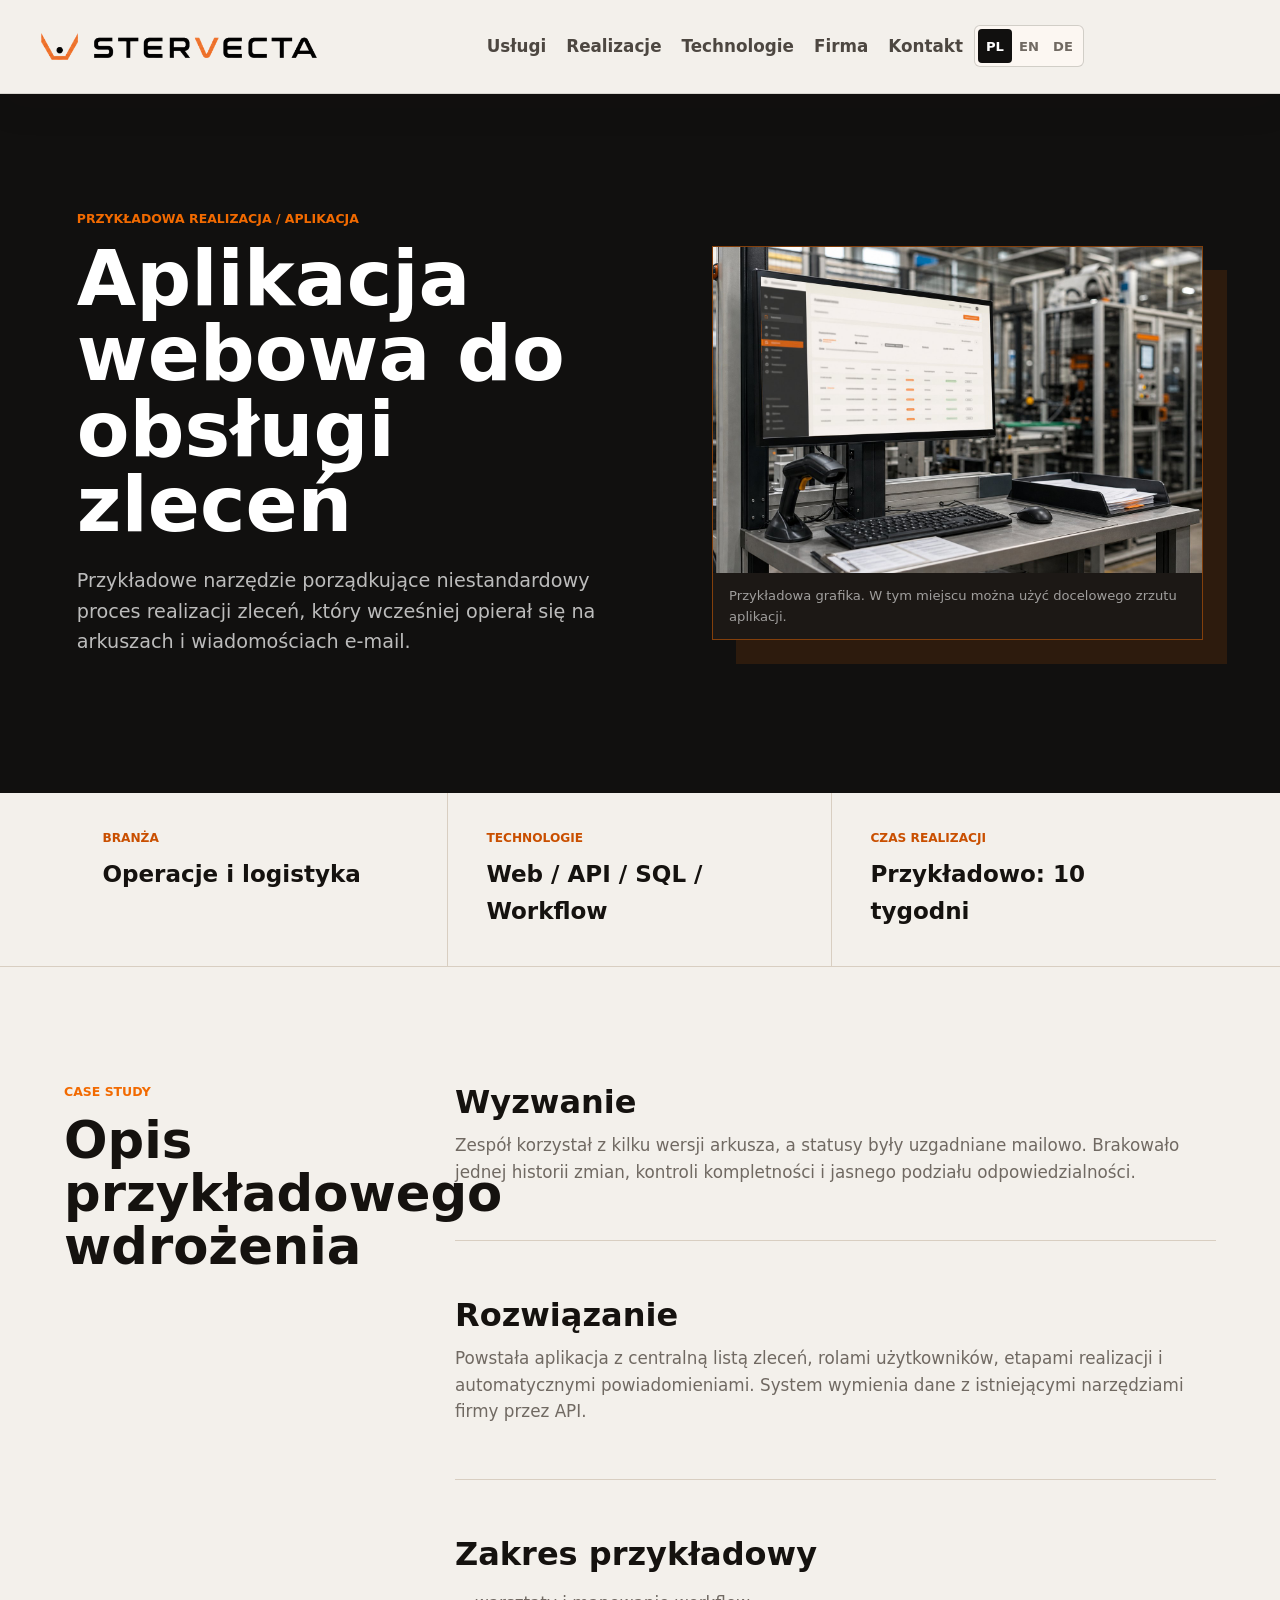
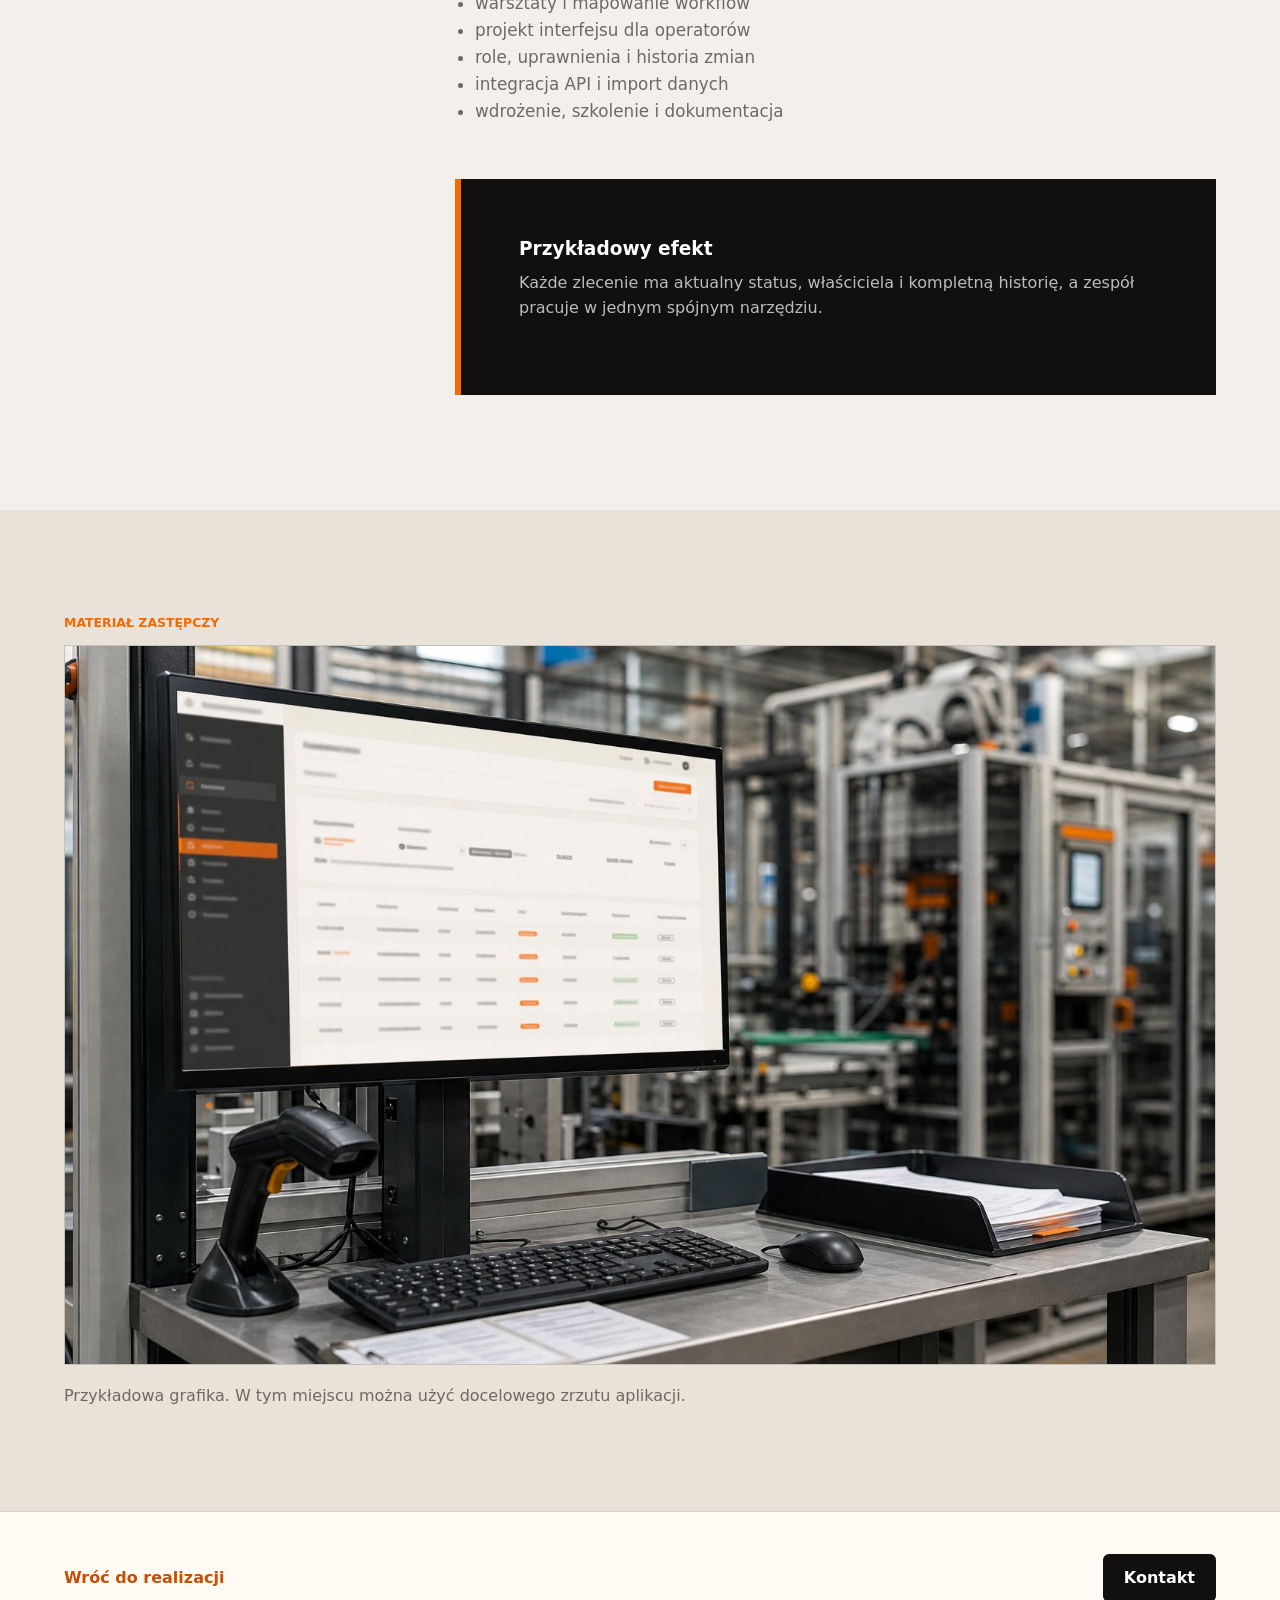
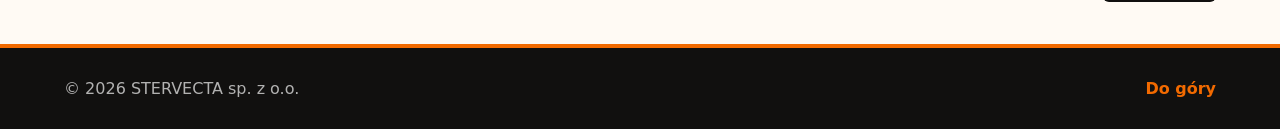
==== realizacje/aplikacja-obslugi-zlecen.html @ 2ddeb006 "Add sample project case study pages" ====
<!doctype html>
<html lang="pl">
  <head>
    <meta charset="utf-8">
    <meta name="viewport" content="width=device-width, initial-scale=1">
    <title>Aplikacja webowa do obsługi zleceń | STERVECTA</title>
    <meta name="description" content="Przykładowe narzędzie porządkujące niestandardowy proces realizacji zleceń, który wcześniej opierał się na arkuszach i wiadomościach e-mail.">
    <link rel="stylesheet" href="../styles.css?v=20260614-7">
    <link rel="stylesheet" href="realizacje.css?v=20260614-1">
  </head>
  <body class="project-page" data-project="orders">
    <header class="site-header">
      <a class="brand" href="../index.html" aria-label="STERVECTA">
        <img class="brand-logo" src="../assets/logo-stervecta.png?v=20260614-1" alt="STERVECTA">
      </a>
      <nav class="site-nav" id="site-nav" aria-label="Główne">
        <a href="../index.html#uslugi" data-common-text="navServices">Usługi</a>
        <a href="../index.html#realizacje" data-common-text="navProjects">Realizacje</a>
        <a href="../index.html#technologie" data-common-text="navTech">Technologie</a>
        <a href="../index.html#firma" data-common-text="navCompany">Firma</a>
        <a href="../index.html#kontakt" data-common-text="navContact">Kontakt</a>
        <div class="language-switcher" role="group" aria-label="Wybór języka">
          <button type="button" data-language="pl" aria-pressed="true">PL</button>
          <button type="button" data-language="en" aria-pressed="false">EN</button>
          <button type="button" data-language="de" aria-pressed="false">DE</button>
        </div>
      </nav>
      <div class="header-actions">
        <button class="menu-toggle" type="button" aria-expanded="false" aria-controls="site-nav" aria-label="Otwórz menu"><span></span><span></span><span></span></button>
      </div>
    </header>

    <main class="project-main" id="top">
      <section class="project-hero">
        <div>
          <p class="eyebrow" data-project-text="eyebrow">Przykładowa realizacja / Aplikacja</p>
          <h1 data-project-text="title">Aplikacja webowa do obsługi zleceń</h1>
          <p class="project-hero-copy" data-project-text="lead">Przykładowe narzędzie porządkujące niestandardowy proces realizacji zleceń, który wcześniej opierał się na arkuszach i wiadomościach e-mail.</p>
        </div>
        <figure class="project-hero-media">
          <img src="../assets/realizacje/aplikacja-obslugi-zlecen.jpg" alt="Przemysłowe stanowisko z aplikacją do obsługi zleceń">
          <figcaption data-project-text="imageNote">Przykładowa grafika do późniejszej wymiany.</figcaption>
        </figure>
      </section>

      <section class="project-summary" aria-label="Podsumowanie projektu">
        <div><span data-common-text="sectorLabel">Branża</span><strong data-project-text="sector">Operacje i logistyka</strong></div>
        <div><span data-common-text="scopeLabel">Technologie</span><strong data-project-text="scope">Web / API / SQL / Workflow</strong></div>
        <div><span data-common-text="durationLabel">Czas realizacji</span><strong data-project-text="duration">Przykładowo: 10 tygodni</strong></div>
      </section>

      <section class="project-story">
        <aside><p class="eyebrow">Case study</p><h2 data-common-text="detailsTitle">Opis przykładowego wdrożenia</h2></aside>
        <div>
          <article class="project-copy-block"><h3 data-project-text="challenge">Wyzwanie</h3><p data-project-text="challengeText">Zespół korzystał z kilku wersji arkusza, a statusy były uzgadniane mailowo. Brakowało jednej historii zmian, kontroli kompletności i jasnego podziału odpowiedzialności.</p></article>
          <article class="project-copy-block"><h3 data-project-text="solution">Rozwiązanie</h3><p data-project-text="solutionText">Powstała aplikacja z centralną listą zleceń, rolami użytkowników, etapami realizacji i automatycznymi powiadomieniami. System wymienia dane z istniejącymi narzędziami firmy przez API.</p></article>
          <article class="project-copy-block"><h3 data-project-text="elements">Zakres przykładowy</h3><ul data-project-list>
              <li>Warsztaty i mapowanie workflow</li>
              <li>Projekt interfejsu dla operatorów</li>
              <li>Role, uprawnienia i historia zmian</li>
              <li>Integracja API i import danych</li>
              <li>Wdrożenie, szkolenie i dokumentacja</li>
            </ul></article>
          <article class="project-result"><h3 data-project-text="result">Przykładowy efekt</h3><p data-project-text="resultText">Każde zlecenie ma aktualny status, właściciela i kompletną historię, a zespół pracuje w jednym spójnym narzędziu.</p></article>
        </div>
      </section>

      <section class="project-gallery">
        <p class="eyebrow" data-common-text="galleryTitle">Materiał zastępczy</p>
        <img src="../assets/realizacje/aplikacja-obslugi-zlecen.jpg" alt="Przemysłowe stanowisko z aplikacją do obsługi zleceń">
        <p class="project-gallery-note" data-project-text="imageNote">Przykładowa grafika do późniejszej wymiany.</p>
      </section>

      <section class="project-next">
        <a class="project-back" href="../index.html#realizacje" data-project-text="back">Wróć do realizacji</a>
        <a class="button primary dark" href="../index.html#kontakt" data-common-text="navContact">Kontakt</a>
      </section>
    </main>

    <footer class="site-footer"><span>&copy; 2026 STERVECTA sp. z o.o.</span><a href="#top" data-common-text="footerTop">Do góry</a></footer>
    <script src="realizacje.js?v=20260614-1"></script>
  </body>
</html>
---- styles.css ----
:root {
  --bg: #f3f0eb;
  --surface: #fffaf4;
  --surface-strong: #f8efe3;
  --ink: #15120f;
  --muted: #706962;
  --line: #d8cec1;
  --dark: #11100f;
  --dark-2: #1c1815;
  --dark-3: #2b241f;
  --accent: #f26a00;
  --accent-strong: #c94f00;
  --accent-soft: #fff0df;
  --steel: #34383c;
  --radius: 6px;
  font-family: Inter, ui-sans-serif, system-ui, -apple-system, BlinkMacSystemFont, "Segoe UI", sans-serif;
}

* {
  box-sizing: border-box;
}

html {
  scroll-behavior: smooth;
  scroll-padding-top: 124px;
}

section[id] {
  scroll-margin-top: 124px;
}

body {
  margin: 0;
  background:
    radial-gradient(circle at 16% 18%, rgba(242, 106, 0, 0.10) 0 2px, transparent 3px),
    radial-gradient(circle at 84% 34%, rgba(21, 18, 15, 0.11) 0 2px, transparent 3px),
    radial-gradient(circle at 72% 82%, rgba(242, 106, 0, 0.08) 0 2px, transparent 3px),
    linear-gradient(118deg, transparent 0 24%, rgba(21, 18, 15, 0.035) 24.08% 24.18%, transparent 24.28%),
    linear-gradient(32deg, transparent 0 70%, rgba(242, 106, 0, 0.05) 70.08% 70.18%, transparent 70.28%),
    var(--bg);
  color: var(--ink);
  line-height: 1.6;
}

a {
  color: inherit;
  text-decoration: none;
}

.site-header {
  position: sticky;
  top: 0;
  z-index: 10;
  display: flex;
  align-items: center;
  justify-content: space-between;
  gap: 28px;
  padding: 22px max(clamp(22px, 5vw, 82px), calc((100vw - 1640px) / 2));
  background: rgba(243, 240, 235, 0.96);
  border-bottom: 1px solid rgba(21, 18, 15, 0.12);
  box-shadow: 0 14px 34px rgba(21, 18, 15, 0.08);
  backdrop-filter: blur(16px);
}

.brand {
  display: inline-flex;
  align-items: center;
  max-width: 430px;
  font-weight: 850;
}

.brand-logo {
  display: block;
  width: min(336px, 70vw);
  height: auto;
}

.header-actions {
  display: flex;
  align-items: center;
  gap: 12px;
  flex-shrink: 0;
}

.language-switcher {
  display: inline-flex;
  align-items: center;
  flex: 0 0 auto;
  padding: 3px;
  border: 1px solid rgba(21, 18, 15, 0.18);
  border-radius: var(--radius);
  background: rgba(255, 250, 244, 0.72);
  line-height: 1;
}

.language-switcher button {
  min-width: 38px;
  height: 34px;
  padding: 0 8px;
  border: 0;
  border-radius: 4px;
  background: transparent;
  color: var(--muted);
  font: inherit;
  font-size: 0.82rem;
  font-weight: 900;
  cursor: pointer;
}

.language-switcher button:hover {
  color: var(--accent-strong);
}

.language-switcher button[aria-pressed="true"] {
  background: var(--dark);
  color: white;
}
.menu-toggle {
  display: none;
  align-items: center;
  justify-content: center;
  width: 52px;
  height: 46px;
  padding: 0;
  border: 1px solid rgba(21, 18, 15, 0.18);
  border-radius: var(--radius);
  background: rgba(255, 250, 244, 0.74);
  cursor: pointer;
}

.menu-toggle span {
  position: absolute;
  width: 24px;
  height: 2px;
  border-radius: 999px;
  background: var(--ink);
  transition: transform 160ms ease, opacity 160ms ease;
}

.menu-toggle span:nth-child(1) {
  transform: translateY(-8px);
}

.menu-toggle span:nth-child(3) {
  transform: translateY(8px);
}

.site-header.menu-open .menu-toggle span:nth-child(1) {
  transform: rotate(45deg);
}

.site-header.menu-open .menu-toggle span:nth-child(2) {
  opacity: 0;
}

.site-header.menu-open .menu-toggle span:nth-child(3) {
  transform: rotate(-45deg);
}

.site-nav {
  display: flex;
  flex-wrap: nowrap;
  align-items: center;
  justify-content: flex-end;
  gap: 10px;
  color: #4d4741;
  font-size: 1.2rem;
  font-weight: 850;
  white-space: nowrap;
}

.site-nav a {
  padding: 13px 16px;
  border-radius: var(--radius);
}

.site-nav a:hover {
  background: var(--accent-soft);
  color: var(--accent-strong);
}

.hero {
  position: relative;
  isolation: isolate;
  min-height: calc(100vh - 66px);
  display: grid;
  grid-template-columns: minmax(0, 1.35fr) minmax(440px, 560px);
  gap: clamp(54px, 6vw, 120px);
  align-items: center;
  overflow: hidden;
  padding: clamp(82px, 10vw, 138px) max(clamp(28px, 6vw, 94px), calc((100vw - 1640px) / 2));
  background:
    radial-gradient(ellipse at 50% 34%, rgba(242, 106, 0, 0.09), transparent 34%),
    radial-gradient(ellipse at 82% 72%, rgba(255, 255, 255, 0.055), transparent 28%),
    linear-gradient(135deg, #080706 0%, #15110f 54%, #241710 100%);
  color: white;
}


.hero::after {
  content: "";
  position: absolute;
  left: 8%;
  right: 8%;
  bottom: 11%;
  z-index: -2;
  height: 1px;
  background: linear-gradient(90deg, transparent, rgba(242, 106, 0, 0.22), transparent);
  opacity: 0.58;
  pointer-events: none;
}

.hero-content {
  max-width: 1180px;
}

.hero-panel {
  display: grid;
  gap: 0;
  overflow: hidden;
  border: 1px solid rgba(255, 122, 0, 0.34);
  border-radius: var(--radius);
  background: rgba(12, 10, 9, 0.76);
  box-shadow: 0 30px 80px rgba(0, 0, 0, 0.36);
  backdrop-filter: blur(14px);
}

.hero-panel div {
  position: relative;
  padding: clamp(26px, 2vw, 34px);
  border-bottom: 1px solid rgba(255, 122, 0, 0.18);
}

.hero-panel div:last-child {
  border-bottom: 0;
}

.hero-panel div::before {
  content: "";
  position: absolute;
  top: clamp(26px, 2vw, 34px);
  left: 0;
  width: 5px;
  height: 42px;
  background: var(--accent);
}

.hero-panel p {
  margin: 8px 0 0;
  color: rgba(255, 255, 255, 0.72);
}

.metric {
  display: block;
  color: white;
  font-weight: 900;
}

.eyebrow {
  margin: 0 0 12px;
  color: var(--accent);
  font-size: 0.78rem;
  font-weight: 900;
  letter-spacing: 0;
  text-transform: uppercase;
}

h1,
h2,
h3,
p {
  margin-top: 0;
}

h1 {
  max-width: 1160px;
  margin-bottom: 24px;
  font-size: clamp(2.7rem, 4.9vw, 5.6rem);
  line-height: 0.98;
}

h2 {
  margin-bottom: 16px;
  font-size: clamp(2rem, 4vw, 3.15rem);
  line-height: 1.08;
}

h3 {
  margin-bottom: 10px;
  font-size: 1.16rem;
  line-height: 1.25;
}

.hero-copy {
  max-width: 840px;
  color: rgba(255, 255, 255, 0.78);
  font-size: 1.16rem;
}

.hero-actions {
  display: flex;
  flex-wrap: wrap;
  gap: 12px;
  margin-top: 32px;
}

.button {
  display: inline-flex;
  align-items: center;
  justify-content: center;
  min-height: 48px;
  padding: 0 20px;
  border: 1px solid transparent;
  border-radius: var(--radius);
  font: inherit;
  font-weight: 900;
  cursor: pointer;
  transition: transform 160ms ease, box-shadow 160ms ease, background 160ms ease, color 160ms ease;
}

.button:hover {
  transform: translateY(-1px);
}

.button.primary {
  background: var(--accent);
  color: #160c05;
  box-shadow: 0 12px 28px rgba(242, 106, 0, 0.28);
}

.button.primary.dark {
  background: var(--dark);
  color: white;
  box-shadow: none;
}

.button.primary.dark:hover {
  background: var(--accent);
  color: #160c05;
}

.button.secondary {
  border-color: rgba(255, 255, 255, 0.42);
  background: rgba(255, 255, 255, 0.06);
  color: white;
}

.button.secondary:hover {
  border-color: var(--accent);
  background: rgba(242, 106, 0, 0.14);
}

.section {
  padding: clamp(60px, 8vw, 98px) clamp(20px, 5vw, 72px);
}

main > .section:not(.intro):not(.split):not(.contact) {
  background-image:
    linear-gradient(90deg, transparent 0 76%, rgba(242, 106, 0, 0.045) 76% 76.14%, transparent 76.26%),
    linear-gradient(0deg, transparent 0 68%, rgba(21, 18, 15, 0.035) 68% 68.12%, transparent 68.24%);
  background-size: 520px 260px;
  background-position: center top;
}

.intro {
  position: relative;
  overflow: hidden;
  background: var(--dark);
  color: white;
}

.intro::before {
  content: "";
  position: absolute;
  inset: 0;
  background:
    linear-gradient(90deg, rgba(242, 106, 0, 0.16) 1px, transparent 1px) 0 0 / 56px 56px,
    linear-gradient(180deg, rgba(255, 255, 255, 0.06) 1px, transparent 1px) 0 0 / 56px 56px;
  opacity: 0.55;
}

.lead {
  position: relative;
  max-width: 1050px;
  margin: 0;
  border-left: 6px solid var(--accent);
  padding-left: clamp(18px, 3vw, 32px);
  font-size: clamp(1.35rem, 3vw, 2.15rem);
  line-height: 1.28;
}

.section-heading {
  max-width: 780px;
  margin-bottom: 32px;
}

.section-heading p,
.company-copy p {
  color: var(--muted);
}

.service-grid,
.case-grid {
  display: grid;
  grid-template-columns: repeat(3, minmax(0, 1fr));
  gap: 18px;
}

.service-card,
.case-card {
  position: relative;
  min-height: 220px;
  padding: 24px;
  overflow: hidden;
  background: linear-gradient(180deg, #fffaf4, #f8efe3);
  border: 1px solid rgba(21, 18, 15, 0.12);
  border-radius: var(--radius);
  box-shadow: 0 16px 34px rgba(21, 18, 15, 0.07);
}

.service-card::before,
.case-card::before {
  content: "";
  position: absolute;
  inset: 0 auto 0 0;
  width: 5px;
  background: var(--accent);
}

.service-card:hover,
.case-card:hover {
  border-color: rgba(242, 106, 0, 0.42);
  box-shadow: 0 22px 42px rgba(21, 18, 15, 0.11);
}

.service-card p,
.case-card p,
.split p {
  color: var(--muted);
}

.card-kicker {
  display: inline-flex;
  align-items: center;
  justify-content: center;
  min-width: 36px;
  min-height: 28px;
  margin-bottom: 18px;
  background: var(--dark);
  color: var(--accent);
  font-weight: 900;
}

.process {
  background:
    linear-gradient(90deg, rgba(21, 18, 15, 0.05) 1px, transparent 1px) 0 0 / 44px 44px,
    #ebe4dc;
  border-block: 1px solid var(--line);
}

.process-list {
  display: grid;
  grid-template-columns: repeat(4, minmax(0, 1fr));
  gap: 0;
  margin: 0;
  padding: 0;
  list-style: none;
  border-top: 1px solid rgba(21, 18, 15, 0.16);
  border-left: 1px solid rgba(21, 18, 15, 0.16);
  background: rgba(255, 250, 244, 0.58);
}

.process-list li {
  min-height: 210px;
  padding: 24px;
  border-right: 1px solid rgba(21, 18, 15, 0.16);
  border-bottom: 1px solid rgba(21, 18, 15, 0.16);
}

.process-list span {
  display: block;
  margin-bottom: 16px;
  color: var(--accent-strong);
  font-weight: 900;
}

.process-list p {
  color: var(--muted);
}

.case-card strong {
  display: block;
  color: var(--dark);
}


.case-link {
  display: inline-flex;
  align-items: center;
  gap: 8px;
  margin-top: 22px;
  color: var(--accent-strong);
  font-weight: 900;
}

.case-link::after {
  content: "→";
  transition: transform 160ms ease;
}

.case-link:hover::after {
  transform: translateX(4px);
}

#realizacje[data-show-project-links="false"] [data-project-link] {
  display: none;
}
.split {
  display: grid;
  grid-template-columns: minmax(0, 0.9fr) minmax(0, 1.1fr);
  gap: clamp(28px, 6vw, 80px);
  align-items: start;
  background:
    linear-gradient(90deg, rgba(255, 122, 0, 0.10) 1px, transparent 1px) 0 0 / 54px 54px,
    linear-gradient(180deg, rgba(255, 255, 255, 0.06) 1px, transparent 1px) 0 0 / 54px 54px,
    var(--dark-2);
  color: white;
}

.split .eyebrow {
  color: #ff8b22;
}

.split p {
  color: rgba(255, 255, 255, 0.74);
}

.tag-cloud {
  display: flex;
  flex-wrap: wrap;
  gap: 10px;
}

.tag-cloud span {
  display: inline-flex;
  align-items: center;
  min-height: 38px;
  padding: 0 14px;
  border: 1px solid rgba(255, 122, 0, 0.30);
  border-radius: var(--radius);
  background: rgba(255, 122, 0, 0.10);
  color: white;
  font-weight: 800;
}

.company {
  display: grid;
  grid-template-columns: minmax(0, 1fr) minmax(280px, 470px);
  gap: clamp(28px, 6vw, 80px);
  align-items: start;
  background: var(--surface);
}

.company-facts {
  display: grid;
  gap: 1px;
  overflow: hidden;
  margin: 0;
  border: 1px solid rgba(21, 18, 15, 0.14);
  border-radius: var(--radius);
  background: rgba(21, 18, 15, 0.14);
  box-shadow: 0 18px 36px rgba(21, 18, 15, 0.08);
}

.company-facts div {
  padding: 20px;
  background: #fffaf4;
}

.company-facts dt {
  margin-bottom: 6px;
  color: var(--accent-strong);
  font-weight: 900;
}

.company-facts dd {
  margin: 0;
  color: var(--muted);
}

.contact {
  display: grid;
  grid-template-columns: minmax(0, 0.85fr) minmax(280px, 520px);
  gap: clamp(28px, 6vw, 80px);
  background:
    linear-gradient(135deg, rgba(242, 106, 0, 0.10), transparent 34%),
    #f7efe6;
  border-top: 1px solid var(--line);
}

.contact-lines {
  display: grid;
  gap: 8px;
  margin-top: 26px;
  color: var(--accent-strong);
  font-weight: 900;
}

.contact-form {
  display: grid;
  gap: 16px;
  padding: clamp(20px, 3vw, 30px);
  background: #fffaf4;
  border: 1px solid rgba(21, 18, 15, 0.13);
  border-radius: var(--radius);
  box-shadow: 0 22px 48px rgba(21, 18, 15, 0.10);
}

label {
  display: grid;
  gap: 7px;
  color: #514a43;
  font-weight: 800;
}

input,
textarea {
  width: 100%;
  border: 1px solid var(--line);
  border-radius: var(--radius);
  padding: 12px 14px;
  background: #fffdf9;
  color: var(--ink);
  font: inherit;
}

input:focus,
textarea:focus {
  outline: 3px solid rgba(242, 106, 0, 0.20);
  border-color: var(--accent);
}

.form-status {
  min-height: 24px;
  color: var(--dark);
  font-weight: 900;
}

.site-footer {
  display: flex;
  justify-content: space-between;
  gap: 18px;
  padding: 28px clamp(20px, 5vw, 72px);
  background: var(--dark);
  border-top: 4px solid var(--accent);
  color: rgba(255, 255, 255, 0.68);
}

.site-footer a {
  color: var(--accent);
  font-weight: 900;
}



@media (min-width: 1500px) {
  .section {
    padding-inline: max(96px, calc((100vw - 1640px) / 2));
  }

  .service-grid,
  .case-grid {
    gap: 24px;
  }

  .contact,
  .split,
  .company {
    gap: clamp(44px, 7vw, 112px);
  }
}
@media (min-width: 1500px) {
  .hero {
    grid-template-columns: minmax(0, 1.35fr) minmax(500px, 600px);
    padding-inline: max(112px, calc((100vw - 1640px) / 2));
  }

  .hero-content {
    max-width: 1280px;
  }

  h1 {
    max-width: 1240px;
  }
}

@media (max-width: 1240px) {
  .hero {
    grid-template-columns: minmax(0, 1fr) minmax(360px, 460px);
  }
}
@media (max-width: 980px) {
  .hero,
  .service-grid,
  .case-grid,
  .process-list {
    grid-template-columns: 1fr 1fr;
  }

  .hero-panel {
    max-width: 680px;
  }
}

@media (min-width: 1121px) and (max-width: 1450px) {
  .site-header {
    gap: 16px;
    padding-inline: clamp(24px, 3vw, 44px);
  }

  .brand-logo {
    width: clamp(250px, 22vw, 310px);
  }

  .site-nav {
    gap: 2px;
    font-size: 1.05rem;
  }

  .site-nav a {
    padding: 11px 9px;
  }

  .language-switcher button {
    min-width: 34px;
    padding-inline: 6px;
  }
}
@media (max-width: 1120px) {
  html {
    scroll-padding-top: 104px;
  }

  section[id] {
    scroll-margin-top: 104px;
  }

  .site-header {
    display: grid;
    grid-template-columns: minmax(0, 1fr) auto;
    align-items: center;
    gap: 16px;
  }

  .brand-logo {
    width: min(300px, 64vw);
  }

  .menu-toggle {
    position: relative;
    display: inline-flex;
  }

  .header-actions {
    grid-column: 2;
    grid-row: 1;
  }

  .site-nav {
    grid-column: 1 / -1;
    grid-row: 2;
    display: grid;
    grid-template-columns: 1fr;
    width: 100%;
    max-height: 0;
    overflow: hidden;
    gap: 4px;
    padding: 0;
    border: 0;
    opacity: 0;
    transition: max-height 220ms ease, opacity 180ms ease, padding 180ms ease, border-color 180ms ease;
  }

  .site-header.menu-open .site-nav {
    max-height: 480px;
    padding: 10px 0 2px;
    border-top: 1px solid rgba(21, 18, 15, 0.12);
    opacity: 1;
  }

  .site-nav a {
    padding: 14px 12px;
  }

  .site-nav .language-switcher {
    display: grid;
    grid-template-columns: repeat(3, 1fr);
    width: 100%;
    margin-top: 8px;
  }

  .site-nav .language-switcher button {
    width: 100%;
    min-width: 0;
    height: 40px;
  }
}

@media (max-width: 760px) {
  .language-switcher {
    padding: 2px;
  }

  .language-switcher button {
    min-width: 34px;
    height: 32px;
    padding-inline: 6px;
  }

  .contact,
  .split,
  .company,
  .service-grid,
  .case-grid,
  .process-list {
    grid-template-columns: 1fr;
  }

  .hero {
    grid-template-columns: 1fr;
  }

  .site-header {
    padding: 18px clamp(20px, 5vw, 72px);
  }

  .site-nav {
    justify-content: flex-start;
  }

  .hero {
    min-height: auto;
  }

  h1 {
    font-size: 3rem;
  }

  .site-footer {
    flex-direction: column;
  }
}
---- realizacje/realizacje.css ----
.project-page {
  background: var(--bg);
}

.project-main {
  overflow: hidden;
}

.project-hero {
  display: grid;
  grid-template-columns: minmax(0, 1fr) minmax(420px, 0.9fr);
  gap: clamp(42px, 7vw, 110px);
  align-items: center;
  min-height: 650px;
  padding: clamp(72px, 9vw, 130px) max(clamp(24px, 6vw, 94px), calc((100vw - 1640px) / 2));
  background: var(--dark);
  color: white;
}

.project-hero h1 {
  max-width: 920px;
  margin: 12px 0 24px;
  font-size: clamp(3rem, 6vw, 6.4rem);
  line-height: 0.98;
}

.project-hero-copy {
  max-width: 760px;
  color: rgba(255, 255, 255, 0.72);
  font-size: clamp(1.05rem, 1.5vw, 1.28rem);
}

.project-hero-media {
  margin: 0;
  border: 1px solid rgba(242, 106, 0, 0.48);
  background: var(--dark-2);
  box-shadow: 24px 24px 0 rgba(242, 106, 0, 0.12);
}

.project-hero-media img {
  display: block;
  width: 100%;
  aspect-ratio: 3 / 2;
  object-fit: cover;
}

.project-hero-media figcaption {
  padding: 12px 16px;
  color: rgba(255, 255, 255, 0.58);
  font-size: 0.82rem;
}

.project-summary,
.project-story,
.project-gallery,
.project-next {
  padding-inline: max(clamp(20px, 5vw, 72px), calc((100vw - 1640px) / 2));
}

.project-summary {
  display: grid;
  grid-template-columns: repeat(3, minmax(0, 1fr));
  border-bottom: 1px solid var(--line);
}

.project-summary div {
  padding: 36px clamp(20px, 3vw, 42px);
  border-right: 1px solid var(--line);
}

.project-summary div:last-child {
  border-right: 0;
}

.project-summary span {
  display: block;
  margin-bottom: 8px;
  color: var(--accent-strong);
  font-size: 0.76rem;
  font-weight: 900;
  text-transform: uppercase;
}

.project-summary strong {
  font-size: clamp(1.1rem, 1.8vw, 1.45rem);
}

.project-story {
  display: grid;
  grid-template-columns: minmax(220px, 0.55fr) minmax(0, 1.45fr);
  gap: clamp(40px, 8vw, 140px);
  padding-block: clamp(70px, 9vw, 130px);
}

.project-story aside {
  position: sticky;
  top: 150px;
  align-self: start;
}

.project-story h2 {
  margin-top: 0;
  font-size: clamp(2rem, 4vw, 4.2rem);
  line-height: 1.04;
}

.project-copy-block + .project-copy-block {
  margin-top: 54px;
  padding-top: 54px;
  border-top: 1px solid var(--line);
}

.project-copy-block h3 {
  font-size: clamp(1.45rem, 2.5vw, 2.3rem);
}

.project-copy-block p,
.project-copy-block li {
  color: var(--muted);
  font-size: 1.05rem;
}

.project-copy-block ul {
  padding-left: 20px;
}

.project-result {
  margin-top: 54px;
  padding: clamp(28px, 5vw, 58px);
  border-left: 6px solid var(--accent);
  background: var(--dark);
  color: white;
}

.project-result p {
  color: rgba(255, 255, 255, 0.72);
}

.project-gallery {
  padding-block: clamp(60px, 8vw, 110px);
  background: #e9e2d9;
}

.project-gallery img {
  display: block;
  width: 100%;
  max-height: 720px;
  object-fit: cover;
  border: 1px solid rgba(21, 18, 15, 0.16);
}

.project-gallery-note {
  max-width: 760px;
  margin: 18px 0 0;
  color: var(--muted);
}

.project-next {
  display: flex;
  justify-content: space-between;
  align-items: center;
  gap: 24px;
  padding-block: 42px;
  background: var(--surface);
  border-top: 1px solid var(--line);
}

.project-back {
  color: var(--accent-strong);
  font-weight: 900;
}

@media (max-width: 980px) {
  .project-hero,
  .project-story {
    grid-template-columns: 1fr;
  }

  .project-hero-media {
    max-width: 760px;
  }

  .project-story aside {
    position: static;
  }
}

@media (max-width: 700px) {
  .project-hero {
    min-height: auto;
    padding-top: 64px;
  }

  .project-summary {
    grid-template-columns: 1fr;
  }

  .project-summary div {
    border-right: 0;
    border-bottom: 1px solid var(--line);
  }

  .project-next {
    align-items: flex-start;
    flex-direction: column;
  }
}
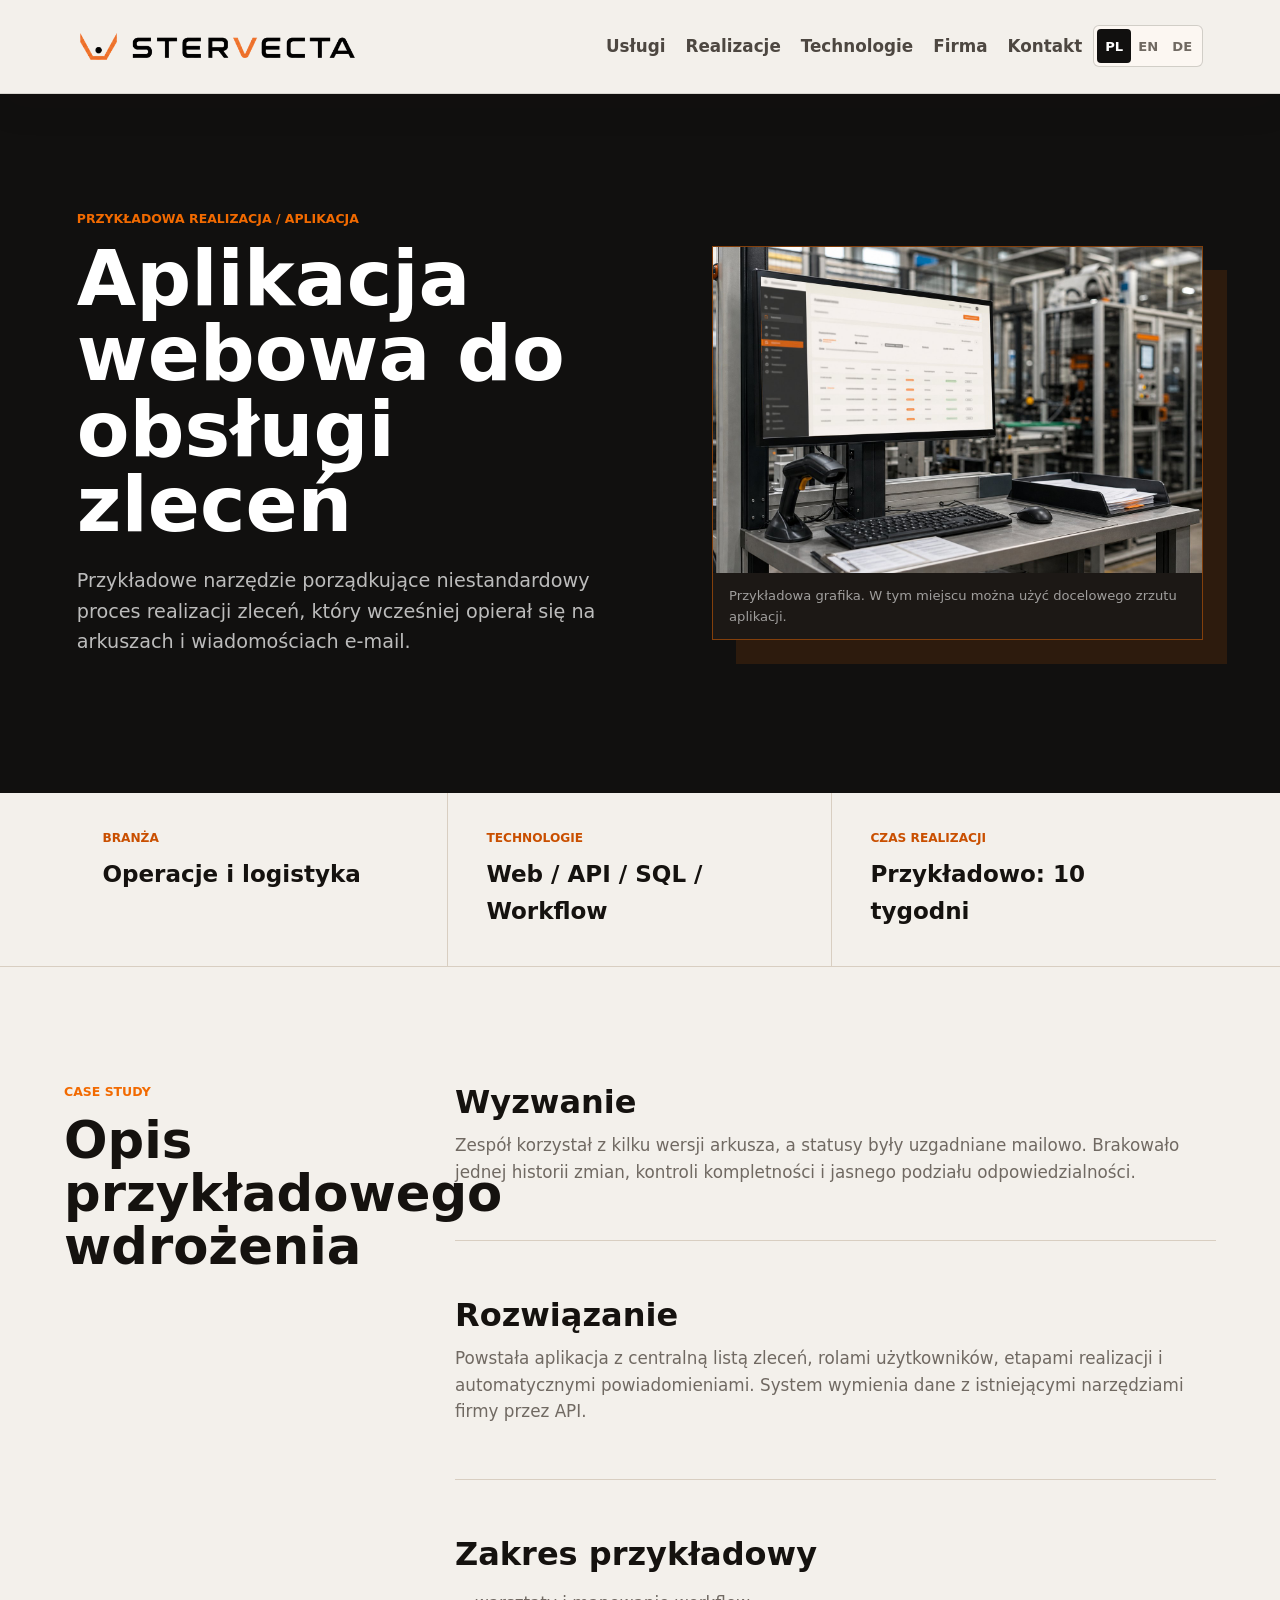
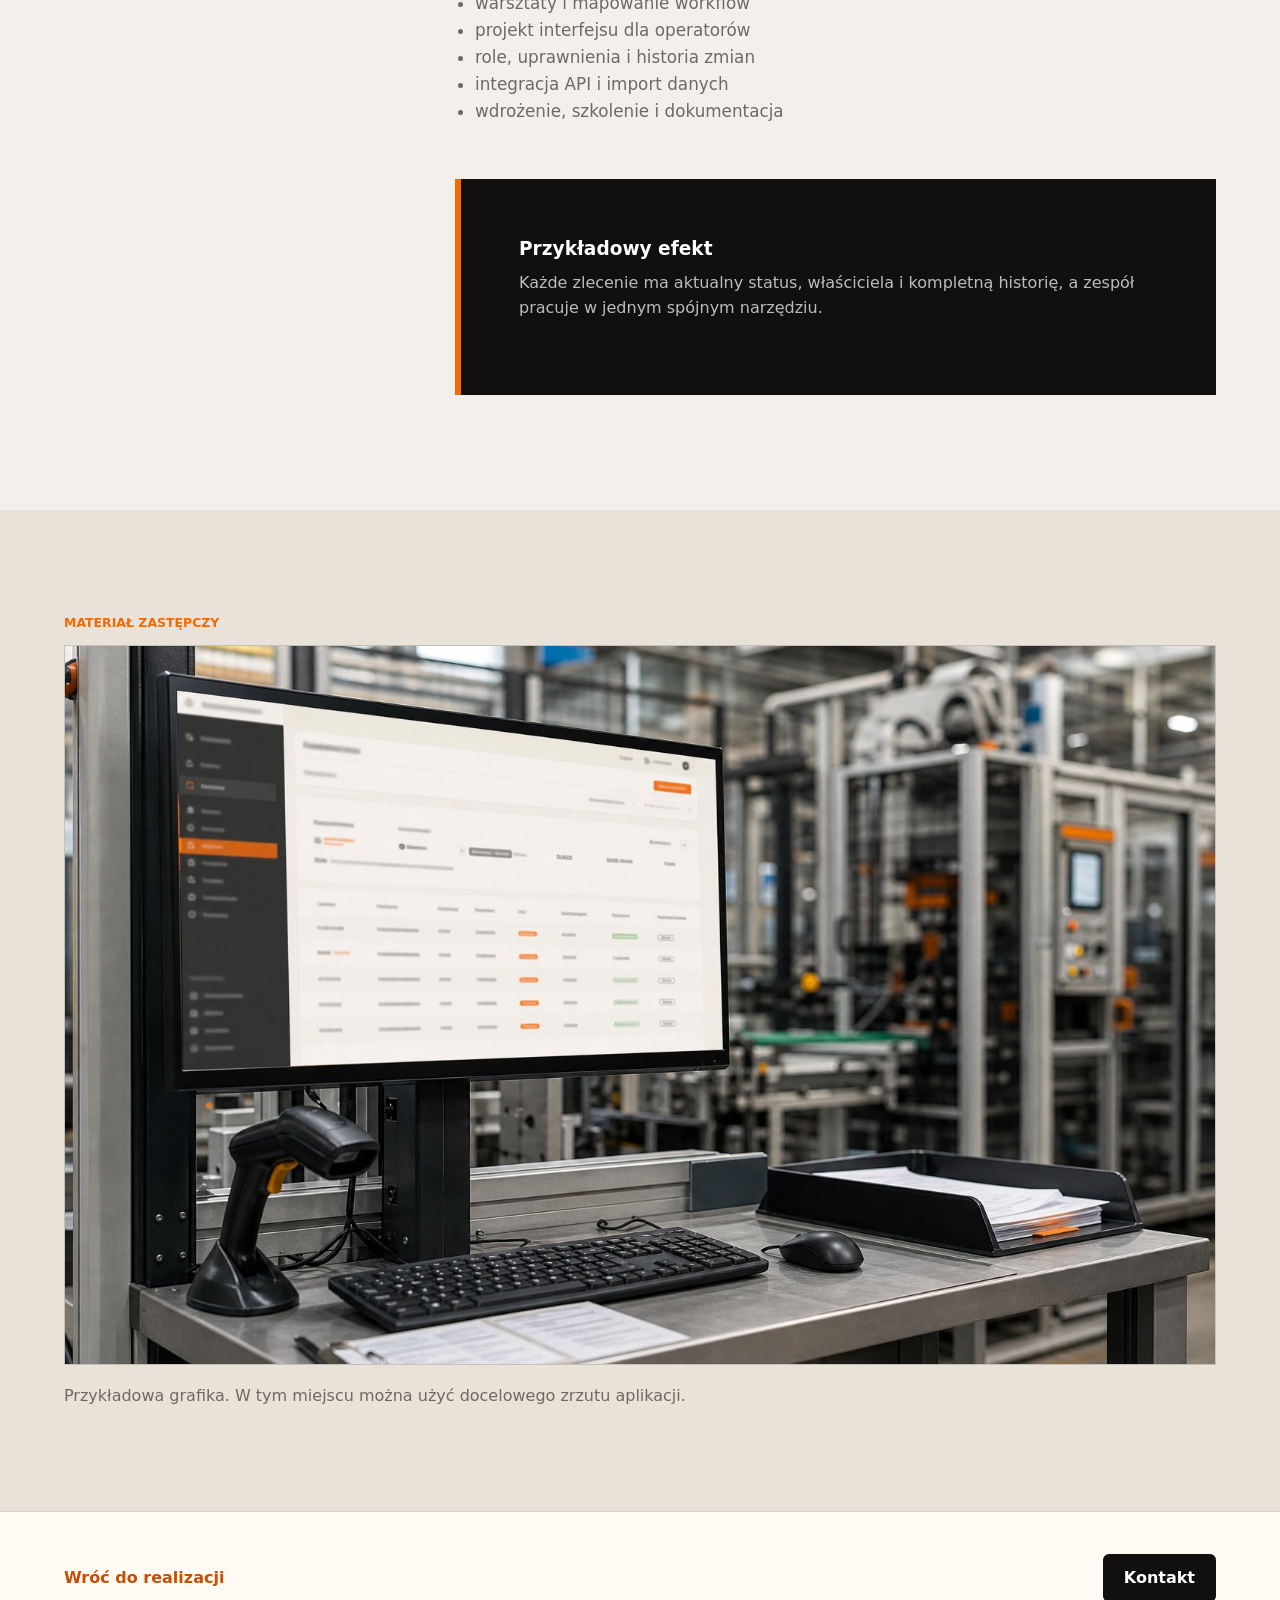
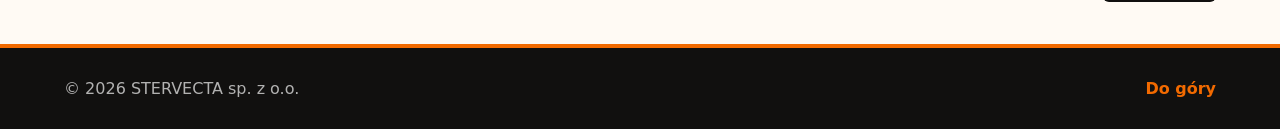
==== commit 2ffc3d99: "Align desktop navigation with hero panel" ====
--- a/realizacje/aplikacja-obslugi-zlecen.html
+++ b/realizacje/aplikacja-obslugi-zlecen.html
@@ -5,7 +5,7 @@
     <meta name="viewport" content="width=device-width, initial-scale=1">
     <title>Aplikacja webowa do obsługi zleceń | STERVECTA</title>
     <meta name="description" content="Przykładowe narzędzie porządkujące niestandardowy proces realizacji zleceń, który wcześniej opierał się na arkuszach i wiadomościach e-mail.">
-    <link rel="stylesheet" href="../styles.css?v=20260614-7">
+    <link rel="stylesheet" href="../styles.css?v=20260614-9">
     <link rel="stylesheet" href="realizacje.css?v=20260614-1">
   </head>
   <body class="project-page" data-project="orders">
--- a/styles.css
+++ b/styles.css
@@ -1,4 +1,5 @@
 :root {
+  --header-offset: 124px;
   --bg: #f3f0eb;
   --surface: #fffaf4;
   --surface-strong: #f8efe3;
@@ -22,11 +23,11 @@
 
 html {
   scroll-behavior: smooth;
-  scroll-padding-top: 124px;
+  scroll-padding-top: var(--header-offset);
 }
 
 section[id] {
-  scroll-margin-top: 124px;
+  scroll-margin-top: var(--header-offset);
 }
 
 body {
@@ -55,7 +56,7 @@
   align-items: center;
   justify-content: space-between;
   gap: 28px;
-  padding: 22px max(clamp(22px, 5vw, 82px), calc((100vw - 1640px) / 2));
+  padding: 22px max(clamp(28px, 6vw, 94px), calc((100vw - 1640px) / 2));
   background: rgba(243, 240, 235, 0.96);
   border-bottom: 1px solid rgba(21, 18, 15, 0.12);
   box-shadow: 0 14px 34px rgba(21, 18, 15, 0.08);
@@ -76,7 +77,7 @@
 }
 
 .header-actions {
-  display: flex;
+  display: none;
   align-items: center;
   gap: 12px;
   flex-shrink: 0;
@@ -159,6 +160,7 @@
 
 .site-nav {
   display: flex;
+  margin-left: auto;
   flex-wrap: nowrap;
   align-items: center;
   justify-content: flex-end;
@@ -680,6 +682,10 @@
   }
 }
 @media (min-width: 1500px) {
+  .site-header {
+    padding-inline: max(112px, calc((100vw - 1640px) / 2));
+  }
+
   .hero {
     grid-template-columns: minmax(0, 1.35fr) minmax(500px, 600px);
     padding-inline: max(112px, calc((100vw - 1640px) / 2));
@@ -715,7 +721,6 @@
 @media (min-width: 1121px) and (max-width: 1450px) {
   .site-header {
     gap: 16px;
-    padding-inline: clamp(24px, 3vw, 44px);
   }
 
   .brand-logo {
@@ -737,14 +742,6 @@
   }
 }
 @media (max-width: 1120px) {
-  html {
-    scroll-padding-top: 104px;
-  }
-
-  section[id] {
-    scroll-margin-top: 104px;
-  }
-
   .site-header {
     display: grid;
     grid-template-columns: minmax(0, 1fr) auto;
@@ -762,6 +759,7 @@
   }
 
   .header-actions {
+    display: flex;
     grid-column: 2;
     grid-row: 1;
   }
@@ -770,6 +768,7 @@
     grid-column: 1 / -1;
     grid-row: 2;
     display: grid;
+    margin-left: 0;
     grid-template-columns: 1fr;
     width: 100%;
     max-height: 0;
